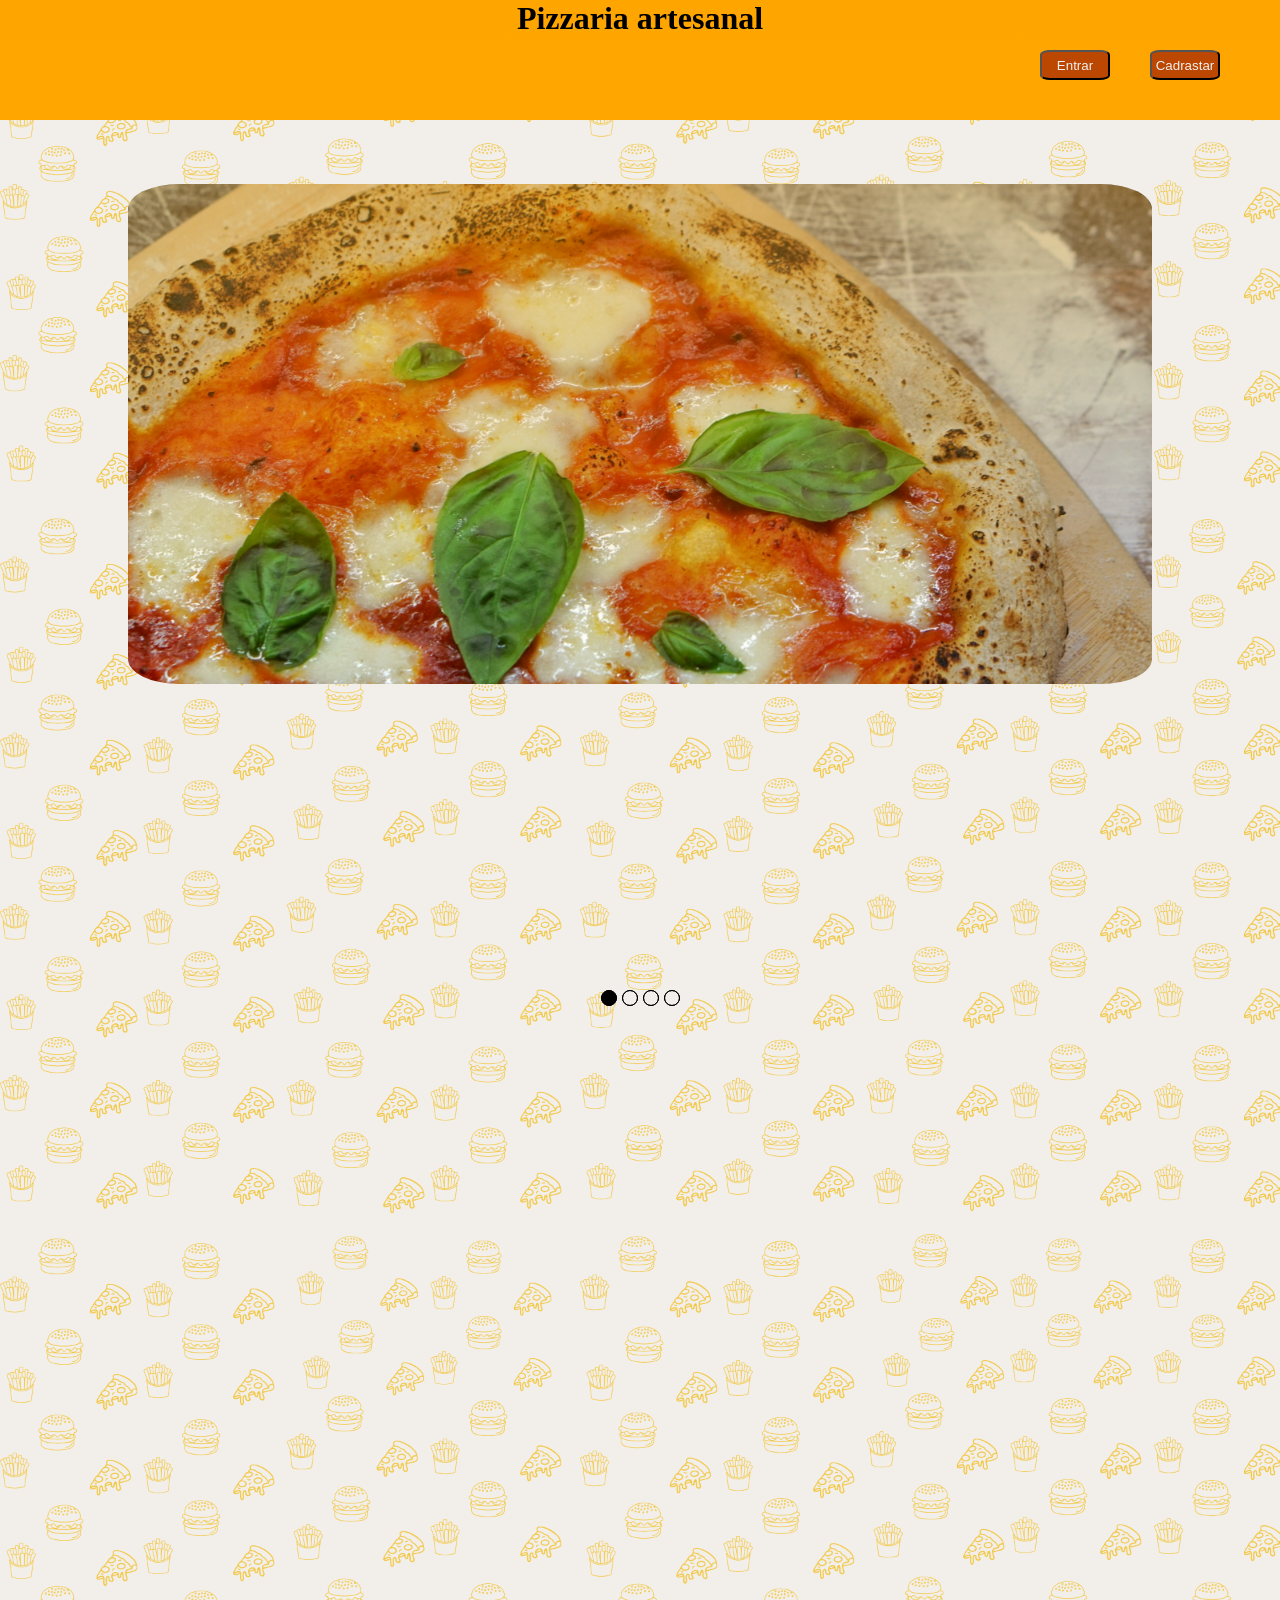
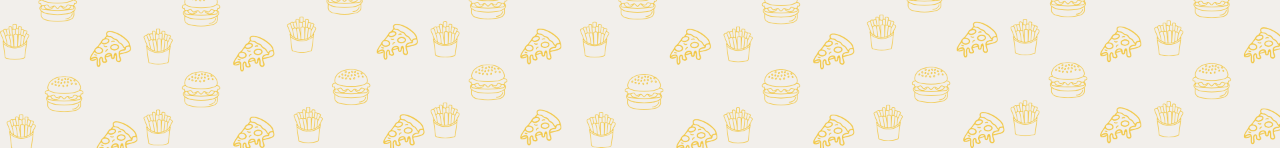
==== index.html @ 6b6069ff "First commit" ====
<!DOCTYPE html>
<html lang="en">

<head>
    <link rel="stylesheet" href="style.css">
    <meta charset="UTF-8">
    <meta name="viewport" content="width=device-width, initial-scale=1.0">
    <title>Pizzaria artesanalde</title>
</head>

<body>
    <div class="header">
        <div class="title">
            <h1>Pizzaria artesanal</h1>
        </div>

        <div class="buttons">
            <button>Entrar</button>
            <button>Cadrastar</button>
        </div>
    </div>
    <main>
        <div class="slider"> <!--slider do carrosel-->

            <div class="container">
                <input type="radio" name="btn-radio-carrosel" id="radio1">
                <input type="radio" name="btn-radio-carrosel" id="radio2">
                <input type="radio" name="btn-radio-carrosel" id="radio3">
                <input type="radio" name="btn-radio-carrosel" id="radio4">

                <!--botões de navegação-->

                <div class="main-banner SlideOne">
                    <!-- <img src="./imgs/pizza_carrrosel1.jpg" alt=""> -->
                </div>
                <div class="main-banner SlideTwo">
                    <!-- <img src="./imgs/pizza_carrrosel2.jpg" alt=""> -->
                </div>
                <div class="main-banner SlideThree">
                    <!-- <img src="./imgs/pizza_carrrosel3.jpg" alt=""> -->
                </div>
                <div class="main-banner SlideFour">
                    <!-- <img src="./imgs/pizza_carrrosel4.jpg" alt=""> -->
                </div>

                <div class="nav-auto">
                    <div class="auto-button1"></div>
                    <div class="auto-button2"></div>
                    <div class="auto-button3"></div>
                    <div class="auto-button4"></div>
                </div>

                <div class="nav-manual">
                    <label for="radio1" class="botao-manual"></label>
                    <label for="radio2" class="botao-manual"></label>
                    <label for="radio3" class="botao-manual"></label>
                    <label for="radio4" class="botao-manual"></label>
                </div>
            </div>

        </div>
    </main>
    <section>
        <div class="locais">
            
        </div>
    </section>
    <script src="script.js"></script>
</body>

</html>
---- style.css ----
* {
    margin: 0;
    padding: 0;
    box-sizing: border-box;
    
}

.header {
    background: linear-gradient(to bottom, orange, rgb(255, 166, 0));
    /* background-color: orange; */
    display: flex;
    justify-content: center;
    height: 120px;
    width: 100%;
    
}
body{
    overflow-x: hidden;
    background-image: url(./imgs/pizzaria_background.png);
    background-position: center;
    background-size: contain;
    /* background-repeat: no-repeat; */
}
body .header h1 {
    font-family: Georgia, 'Times New Roman', Times, serif;
}

.header .buttons {
    position: absolute;
    right: 50px;
    margin-top: 50px;
    gap: 10%;
    display: flex;
}

.header .buttons button {
    /* border: none; */
    border-radius: 15%;
    background-color: rgba(138, 0, 0, 0.568);
    color: rgb(240, 240, 240);
    margin: 0% 5%;
    width: 100px;
    height: 30px;
}

.slider {
    /* border: solid; */
    margin: 0 auto;
    height: auto;
    padding: auto;
    width: 80%;
    overflow-x: hidden;
    overflow-y: hidden;
    padding: 5% 0;
    border-radius: 10%;
    justify-content: center;
}

.container {
    /* border: solid red; */
    width: 400%;
    display: flex;
    /* padding: 5% 0; */
}

.container input {
    display: none;

}

.main-banner {
    width: 25%;
    /*instável, por favor não tirar*/
    height: 500px;
    position: relative;
    justify-content: center;
    /* border: solid */
    border-radius: 5%;
}
.main-banner::after{
    border-radius: 5%;
    content: "";
    position: absolute;
    inset: 0;
    background: linear-gradient(to bottom, rgba(255, 166, 0, 0.336), rgba(180, 3, 3, 0));
}
.nav-manual,
.nav-auto {
    /* border: solid; */
    position: absolute;
    width: 80%;
    height: auto;
    /* border: solid; */
    /* margin-top: 45%; */
    display: flex;
    justify-content: center;
    gap: 5px;
    /* left: 45%; */
    top: 110%;
}

.nav-manual .botao-manual,
.nav-auto div {
    border: solid 1px;
    padding: 7px;
    border-radius: 50%;
}

.nav-manual .botao-manual:hover {
    background-color: rgb(160, 144, 2);
}

#radio1:checked~.nav-auto .auto-button1 {
    background-color: black;
}

#radio2:checked~.nav-auto .auto-button2 {
    background-color: black;
}

#radio3:checked~.nav-auto .auto-button3 {
    background-color: black;
}

#radio4:checked~.nav-auto .auto-button4 {
    background-color: black;
}

#radio1:checked~.SlideOne {
    margin-left: 0;
}

#radio2:checked~.SlideTwo {
    margin-left: -25%;
}

#radio3:checked~.SlideThree {
    margin-left: -50%;
}

#radio4:checked~.SlideFour {
    margin-left: -75%;
}

.slider .main-banner img{
    /* border: solid; */
    height: 100%;
    width: 100%;
    /* object-fit: cover; */
    /* object-position: center; */

}

.SlideOne{
    background-image: url(./imgs/pizza_carrrosel1.jpg);
    background-position: center;
    background-size: cover;
    background-repeat: no-repeat;
}
.SlideTwo{
    background-image: url(./imgs/pizza_carrrosel2.jpg);
    background-position: center;
    background-size: cover;
    background-repeat: no-repeat;
}
.SlideThree{
    background-image: url(./imgs/pizza_carrrosel3.jpg);
    background-position: center;
    background-size: cover;
    background-repeat: no-repeat;
}
.SlideFour{
    background-image: url(./imgs/pizza_carrrosel4.jpg);
    background-position: center;
    background-size:cover;
    background-repeat: no-repeat;
}

section .locais{
    width: 100%;
    height: 1000px;
}
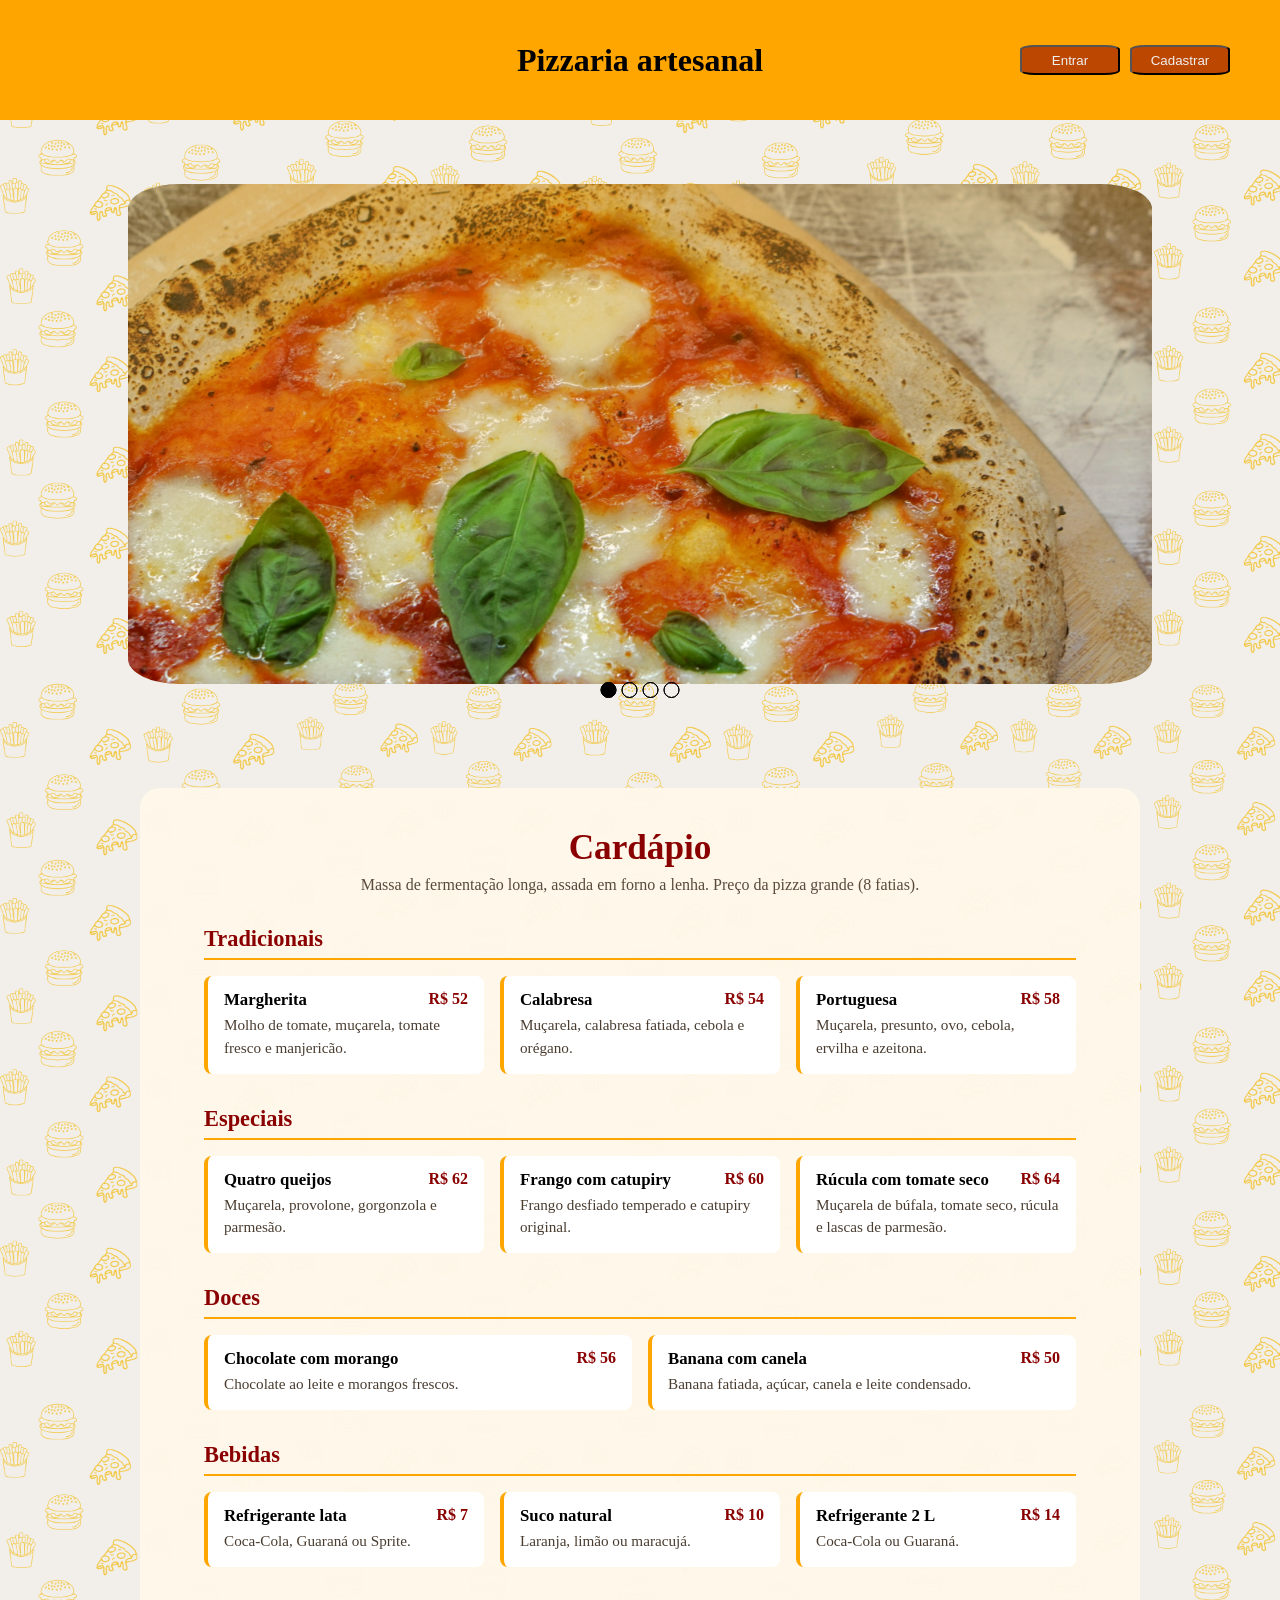
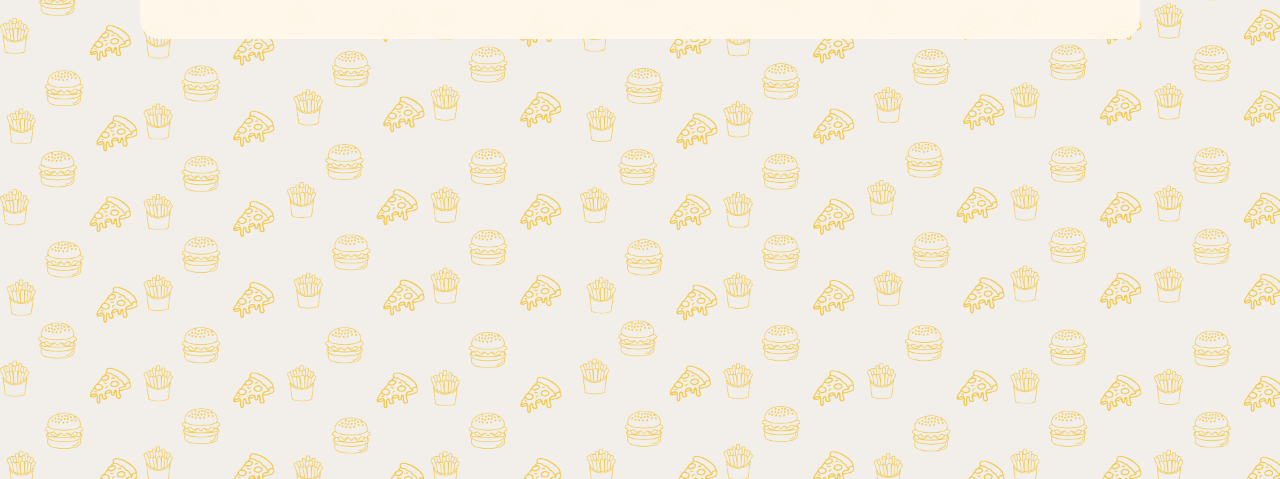
==== commit 48e1dc60: "Adcionei cardapio" ====
--- a/index.html
+++ b/index.html
@@ -1,71 +1,133 @@
-<!DOCTYPE html>
-<html lang="en">
-
-<head>
-    <link rel="stylesheet" href="style.css">
-    <meta charset="UTF-8">
-    <meta name="viewport" content="width=device-width, initial-scale=1.0">
-    <title>Pizzaria artesanalde</title>
-</head>
-
-<body>
-    <div class="header">
-        <div class="title">
-            <h1>Pizzaria artesanal</h1>
-        </div>
-
-        <div class="buttons">
-            <button>Entrar</button>
-            <button>Cadrastar</button>
-        </div>
-    </div>
-    <main>
-        <div class="slider"> <!--slider do carrosel-->
-
-            <div class="container">
-                <input type="radio" name="btn-radio-carrosel" id="radio1">
-                <input type="radio" name="btn-radio-carrosel" id="radio2">
-                <input type="radio" name="btn-radio-carrosel" id="radio3">
-                <input type="radio" name="btn-radio-carrosel" id="radio4">
-
-                <!--botões de navegação-->
-
-                <div class="main-banner SlideOne">
-                    <!-- <img src="./imgs/pizza_carrrosel1.jpg" alt=""> -->
-                </div>
-                <div class="main-banner SlideTwo">
-                    <!-- <img src="./imgs/pizza_carrrosel2.jpg" alt=""> -->
-                </div>
-                <div class="main-banner SlideThree">
-                    <!-- <img src="./imgs/pizza_carrrosel3.jpg" alt=""> -->
-                </div>
-                <div class="main-banner SlideFour">
-                    <!-- <img src="./imgs/pizza_carrrosel4.jpg" alt=""> -->
-                </div>
-
-                <div class="nav-auto">
-                    <div class="auto-button1"></div>
-                    <div class="auto-button2"></div>
-                    <div class="auto-button3"></div>
-                    <div class="auto-button4"></div>
-                </div>
-
-                <div class="nav-manual">
-                    <label for="radio1" class="botao-manual"></label>
-                    <label for="radio2" class="botao-manual"></label>
-                    <label for="radio3" class="botao-manual"></label>
-                    <label for="radio4" class="botao-manual"></label>
-                </div>
-            </div>
-
-        </div>
-    </main>
-    <section>
-        <div class="locais">
-            
-        </div>
-    </section>
-    <script src="script.js"></script>
-</body>
-
-</html>+<!DOCTYPE html>
+<html lang="pt-BR">
+
+<head>
+    <meta charset="UTF-8">
+    <meta name="viewport" content="width=device-width, initial-scale=1.0">
+    <title>Pizzaria artesanal</title>
+    <link rel="stylesheet" href="style.css">
+</head>
+
+<body>
+    <header class="header">
+        <div class="title">
+            <h1>Pizzaria artesanal</h1>
+        </div>
+
+        <div class="buttons">
+            <button>Entrar</button>
+            <button>Cadastrar</button>
+        </div>
+    </header>
+
+    <main>
+        <div class="slider">
+            <div class="container">
+                <input type="radio" name="btn-radio-carrosel" id="radio1" checked>
+                <input type="radio" name="btn-radio-carrosel" id="radio2">
+                <input type="radio" name="btn-radio-carrosel" id="radio3">
+                <input type="radio" name="btn-radio-carrosel" id="radio4">
+
+                <div class="main-banner SlideOne" role="img" aria-label="Pizza saindo do forno a lenha"></div>
+                <div class="main-banner SlideTwo" role="img" aria-label="Pizza de calabresa"></div>
+                <div class="main-banner SlideThree" role="img" aria-label="Pizza de queijos"></div>
+                <div class="main-banner SlideFour" role="img" aria-label="Pizza doce"></div>
+
+                <div class="nav-auto">
+                    <div class="auto-button1"></div>
+                    <div class="auto-button2"></div>
+                    <div class="auto-button3"></div>
+                    <div class="auto-button4"></div>
+                </div>
+
+                <div class="nav-manual">
+                    <label for="radio1" class="botao-manual" aria-label="Slide 1"></label>
+                    <label for="radio2" class="botao-manual" aria-label="Slide 2"></label>
+                    <label for="radio3" class="botao-manual" aria-label="Slide 3"></label>
+                    <label for="radio4" class="botao-manual" aria-label="Slide 4"></label>
+                </div>
+            </div>
+        </div>
+    </main>
+
+    <section class="cardapio" id="cardapio">
+        <h2>Cardápio</h2>
+        <p class="cardapio-sub">Massa de fermentação longa, assada em forno a lenha. Preço da pizza grande (8 fatias).</p>
+
+        <div class="categoria">
+            <h3>Tradicionais</h3>
+            <div class="itens">
+                <article class="item">
+                    <div class="item-topo"><h4>Margherita</h4><span class="preco">R$ 52</span></div>
+                    <p>Molho de tomate, muçarela, tomate fresco e manjericão.</p>
+                </article>
+                <article class="item">
+                    <div class="item-topo"><h4>Calabresa</h4><span class="preco">R$ 54</span></div>
+                    <p>Muçarela, calabresa fatiada, cebola e orégano.</p>
+                </article>
+                <article class="item">
+                    <div class="item-topo"><h4>Portuguesa</h4><span class="preco">R$ 58</span></div>
+                    <p>Muçarela, presunto, ovo, cebola, ervilha e azeitona.</p>
+                </article>
+            </div>
+        </div>
+
+        <div class="categoria">
+            <h3>Especiais</h3>
+            <div class="itens">
+                <article class="item">
+                    <div class="item-topo"><h4>Quatro queijos</h4><span class="preco">R$ 62</span></div>
+                    <p>Muçarela, provolone, gorgonzola e parmesão.</p>
+                </article>
+                <article class="item">
+                    <div class="item-topo"><h4>Frango com catupiry</h4><span class="preco">R$ 60</span></div>
+                    <p>Frango desfiado temperado e catupiry original.</p>
+                </article>
+                <article class="item">
+                    <div class="item-topo"><h4>Rúcula com tomate seco</h4><span class="preco">R$ 64</span></div>
+                    <p>Muçarela de búfala, tomate seco, rúcula e lascas de parmesão.</p>
+                </article>
+            </div>
+        </div>
+
+        <div class="categoria">
+            <h3>Doces</h3>
+            <div class="itens">
+                <article class="item">
+                    <div class="item-topo"><h4>Chocolate com morango</h4><span class="preco">R$ 56</span></div>
+                    <p>Chocolate ao leite e morangos frescos.</p>
+                </article>
+                <article class="item">
+                    <div class="item-topo"><h4>Banana com canela</h4><span class="preco">R$ 50</span></div>
+                    <p>Banana fatiada, açúcar, canela e leite condensado.</p>
+                </article>
+            </div>
+        </div>
+
+        <div class="categoria">
+            <h3>Bebidas</h3>
+            <div class="itens">
+                <article class="item">
+                    <div class="item-topo"><h4>Refrigerante lata</h4><span class="preco">R$ 7</span></div>
+                    <p>Coca-Cola, Guaraná ou Sprite.</p>
+                </article>
+                <article class="item">
+                    <div class="item-topo"><h4>Suco natural</h4><span class="preco">R$ 10</span></div>
+                    <p>Laranja, limão ou maracujá.</p>
+                </article>
+                <article class="item">
+                    <div class="item-topo"><h4>Refrigerante 2 L</h4><span class="preco">R$ 14</span></div>
+                    <p>Coca-Cola ou Guaraná.</p>
+                </article>
+            </div>
+        </div>
+    </section>
+
+    <section>
+        <div class="locais"></div>
+    </section>
+
+    <script src="script.js"></script>
+</body>
+
+</html>
--- a/style.css
+++ b/style.css
@@ -1,182 +1,225 @@
-* {
-    margin: 0;
-    padding: 0;
-    box-sizing: border-box;
-    
-}
-
-.header {
-    background: linear-gradient(to bottom, orange, rgb(255, 166, 0));
-    /* background-color: orange; */
-    display: flex;
-    justify-content: center;
-    height: 120px;
-    width: 100%;
-    
-}
-body{
-    overflow-x: hidden;
-    background-image: url(./imgs/pizzaria_background.png);
-    background-position: center;
-    background-size: contain;
-    /* background-repeat: no-repeat; */
-}
-body .header h1 {
-    font-family: Georgia, 'Times New Roman', Times, serif;
-}
-
-.header .buttons {
-    position: absolute;
-    right: 50px;
-    margin-top: 50px;
-    gap: 10%;
-    display: flex;
-}
-
-.header .buttons button {
-    /* border: none; */
-    border-radius: 15%;
-    background-color: rgba(138, 0, 0, 0.568);
-    color: rgb(240, 240, 240);
-    margin: 0% 5%;
-    width: 100px;
-    height: 30px;
-}
-
-.slider {
-    /* border: solid; */
-    margin: 0 auto;
-    height: auto;
-    padding: auto;
-    width: 80%;
-    overflow-x: hidden;
-    overflow-y: hidden;
-    padding: 5% 0;
-    border-radius: 10%;
-    justify-content: center;
-}
-
-.container {
-    /* border: solid red; */
-    width: 400%;
-    display: flex;
-    /* padding: 5% 0; */
-}
-
-.container input {
-    display: none;
-
-}
-
-.main-banner {
-    width: 25%;
-    /*instável, por favor não tirar*/
-    height: 500px;
-    position: relative;
-    justify-content: center;
-    /* border: solid */
-    border-radius: 5%;
-}
-.main-banner::after{
-    border-radius: 5%;
-    content: "";
-    position: absolute;
-    inset: 0;
-    background: linear-gradient(to bottom, rgba(255, 166, 0, 0.336), rgba(180, 3, 3, 0));
-}
-.nav-manual,
-.nav-auto {
-    /* border: solid; */
-    position: absolute;
-    width: 80%;
-    height: auto;
-    /* border: solid; */
-    /* margin-top: 45%; */
-    display: flex;
-    justify-content: center;
-    gap: 5px;
-    /* left: 45%; */
-    top: 110%;
-}
-
-.nav-manual .botao-manual,
-.nav-auto div {
-    border: solid 1px;
-    padding: 7px;
-    border-radius: 50%;
-}
-
-.nav-manual .botao-manual:hover {
-    background-color: rgb(160, 144, 2);
-}
-
-#radio1:checked~.nav-auto .auto-button1 {
-    background-color: black;
-}
-
-#radio2:checked~.nav-auto .auto-button2 {
-    background-color: black;
-}
-
-#radio3:checked~.nav-auto .auto-button3 {
-    background-color: black;
-}
-
-#radio4:checked~.nav-auto .auto-button4 {
-    background-color: black;
-}
-
-#radio1:checked~.SlideOne {
-    margin-left: 0;
-}
-
-#radio2:checked~.SlideTwo {
-    margin-left: -25%;
-}
-
-#radio3:checked~.SlideThree {
-    margin-left: -50%;
-}
-
-#radio4:checked~.SlideFour {
-    margin-left: -75%;
-}
-
-.slider .main-banner img{
-    /* border: solid; */
-    height: 100%;
-    width: 100%;
-    /* object-fit: cover; */
-    /* object-position: center; */
-
-}
-
-.SlideOne{
-    background-image: url(./imgs/pizza_carrrosel1.jpg);
-    background-position: center;
-    background-size: cover;
-    background-repeat: no-repeat;
-}
-.SlideTwo{
-    background-image: url(./imgs/pizza_carrrosel2.jpg);
-    background-position: center;
-    background-size: cover;
-    background-repeat: no-repeat;
-}
-.SlideThree{
-    background-image: url(./imgs/pizza_carrrosel3.jpg);
-    background-position: center;
-    background-size: cover;
-    background-repeat: no-repeat;
-}
-.SlideFour{
-    background-image: url(./imgs/pizza_carrrosel4.jpg);
-    background-position: center;
-    background-size:cover;
-    background-repeat: no-repeat;
-}
-
-section .locais{
-    width: 100%;
-    height: 1000px;
-}+* {
+    margin: 0;
+    padding: 0;
+    box-sizing: border-box;
+}
+
+body {
+    overflow-x: hidden;
+    background-image: url(./imgs/pizzaria_background.png);
+    background-position: center;
+    background-size: contain;
+    font-family: Georgia, 'Times New Roman', Times, serif;
+}
+
+/* ---------- Header ---------- */
+.header {
+    position: relative;
+    display: flex;
+    justify-content: center;
+    align-items: center;
+    height: 120px;
+    width: 100%;
+    background: linear-gradient(to bottom, orange, rgb(255, 166, 0));
+}
+
+.header .buttons {
+    position: absolute;
+    right: 50px;
+    top: 50%;
+    transform: translateY(-50%);
+    display: flex;
+    gap: 10px;
+}
+
+.header .buttons button {
+    border-radius: 15%;
+    background-color: rgba(138, 0, 0, 0.568);
+    color: rgb(240, 240, 240);
+    width: 100px;
+    height: 30px;
+    cursor: pointer;
+}
+
+/* ---------- Carrossel ---------- */
+.slider {
+    position: relative; /* referência para as bolinhas */
+    margin: 0 auto;
+    width: 80%;
+    padding: 5% 0;
+    overflow: hidden;
+    border-radius: 10%;
+}
+
+.container {
+    width: 400%;
+    display: flex;
+}
+
+.container input {
+    display: none;
+}
+
+.main-banner {
+    width: 25%;
+    /*instável, por favor não tirar*/
+    height: 500px;
+    position: relative;
+    border-radius: 5%;
+    background-position: center;
+    background-size: cover;
+    background-repeat: no-repeat;
+}
+
+.main-banner::after {
+    border-radius: 5%;
+    content: "";
+    position: absolute;
+    inset: 0;
+    background: linear-gradient(to bottom, rgba(255, 166, 0, 0.336), rgba(180, 3, 3, 0));
+}
+
+/* só o primeiro slide se move: assim a transição funciona */
+.SlideOne {
+    background-image: url(./imgs/pizza_carrrosel1.jpg);
+    transition: margin-left 0.6s ease;
+}
+.SlideTwo   { background-image: url(./imgs/pizza_carrrosel2.jpg); }
+.SlideThree { background-image: url(./imgs/pizza_carrrosel3.jpg); }
+.SlideFour  { background-image: url(./imgs/pizza_carrrosel4.jpg); }
+
+#radio1:checked ~ .SlideOne { margin-left: 0; }
+#radio2:checked ~ .SlideOne { margin-left: -25%; }
+#radio3:checked ~ .SlideOne { margin-left: -50%; }
+#radio4:checked ~ .SlideOne { margin-left: -75%; }
+
+.nav-manual,
+.nav-auto {
+    position: absolute;
+    left: 50%;
+    transform: translateX(-50%);
+    bottom: 8%;
+    display: flex;
+    justify-content: center;
+    gap: 5px;
+}
+
+.nav-manual .botao-manual,
+.nav-auto div {
+    border: solid 1px;
+    padding: 7px;
+    border-radius: 50%;
+}
+
+.nav-manual .botao-manual {
+    cursor: pointer;
+}
+
+.nav-manual .botao-manual:hover {
+    background-color: rgb(160, 144, 2);
+}
+
+#radio1:checked ~ .nav-auto .auto-button1,
+#radio2:checked ~ .nav-auto .auto-button2,
+#radio3:checked ~ .nav-auto .auto-button3,
+#radio4:checked ~ .nav-auto .auto-button4 {
+    background-color: black;
+}
+
+.cardapio {
+    width: 80%;
+    max-width: 1000px;
+    margin: 40px auto;
+    padding: 40px 5%;
+    background-color: rgba(255, 248, 235, 0.96);
+    border-radius: 20px;
+}
+
+.cardapio h2 {
+    font-size: 2.2rem;
+    color: rgb(138, 0, 0);
+    text-align: center;
+}
+
+.cardapio-sub {
+    text-align: center;
+    margin: 8px 0 32px;
+    color: #5a4a3a;
+}
+
+.categoria {
+    margin-bottom: 32px;
+}
+
+.categoria h3 {
+    font-size: 1.4rem;
+    color: rgb(138, 0, 0);
+    padding-bottom: 6px;
+    margin-bottom: 16px;
+    border-bottom: 2px solid orange;
+}
+
+.itens {
+    display: grid;
+    grid-template-columns: repeat(auto-fit, minmax(260px, 1fr));
+    gap: 16px;
+}
+
+.item {
+    padding: 14px 16px;
+    background-color: #fff;
+    border-left: 4px solid orange;
+    border-radius: 8px;
+}
+
+.item-topo {
+    display: flex;
+    justify-content: space-between;
+    gap: 12px;
+    margin-bottom: 4px;
+}
+
+.item h4 {
+    font-size: 1.05rem;
+}
+
+.preco {
+    font-weight: bold;
+    color: rgb(138, 0, 0);
+    white-space: nowrap;
+}
+
+.item p {
+    font-size: 0.95rem;
+    line-height: 1.5;
+    color: #4a3d30;
+}
+
+/* ---------- Locais ---------- */
+section .locais {
+    width: 100%;
+    min-height: 400px;
+}
+
+/* ---------- Celular ---------- */
+@media (max-width: 600px) {
+    .header {
+        flex-direction: column;
+        height: auto;
+        padding: 16px;
+        gap: 12px;
+    }
+
+    .header .buttons {
+        position: static;
+        transform: none;
+    }
+
+    .main-banner {
+        height: 300px;
+    }
+
+    .cardapio {
+        width: 92%;
+    }
+}
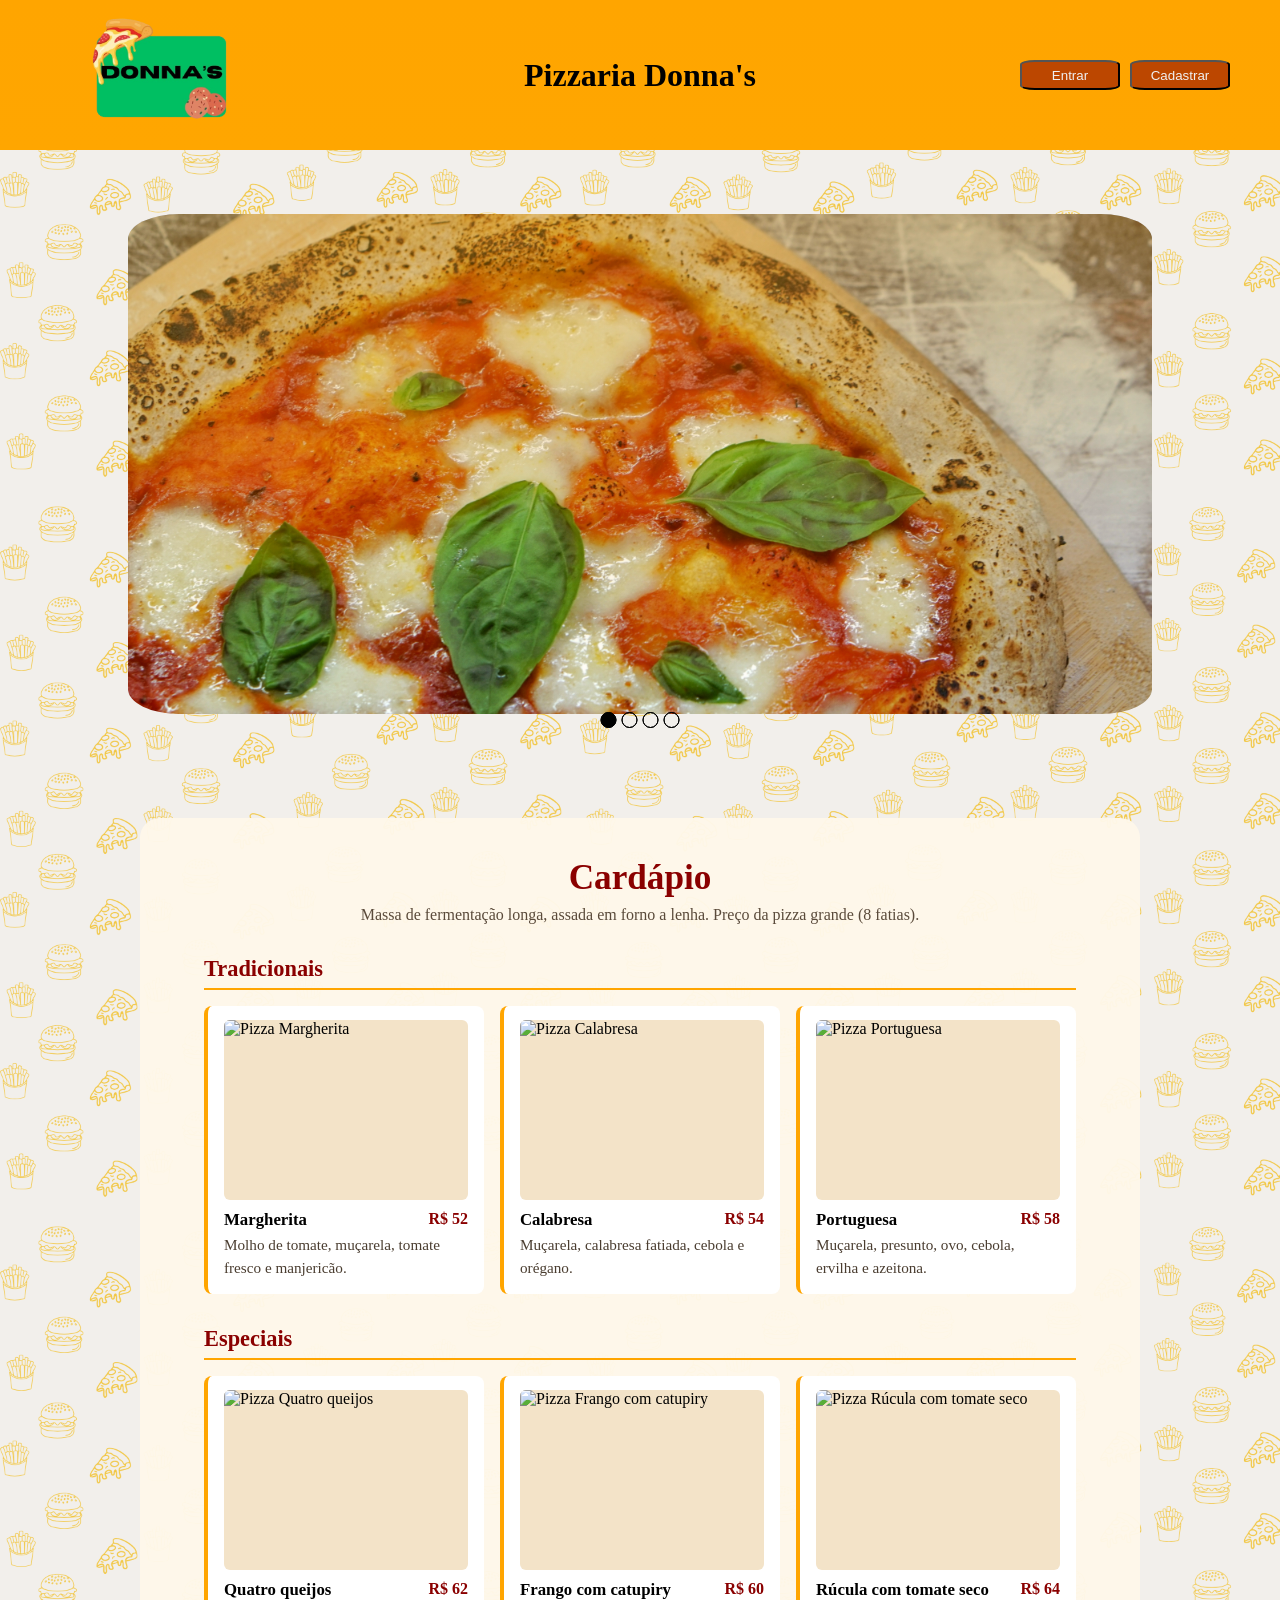
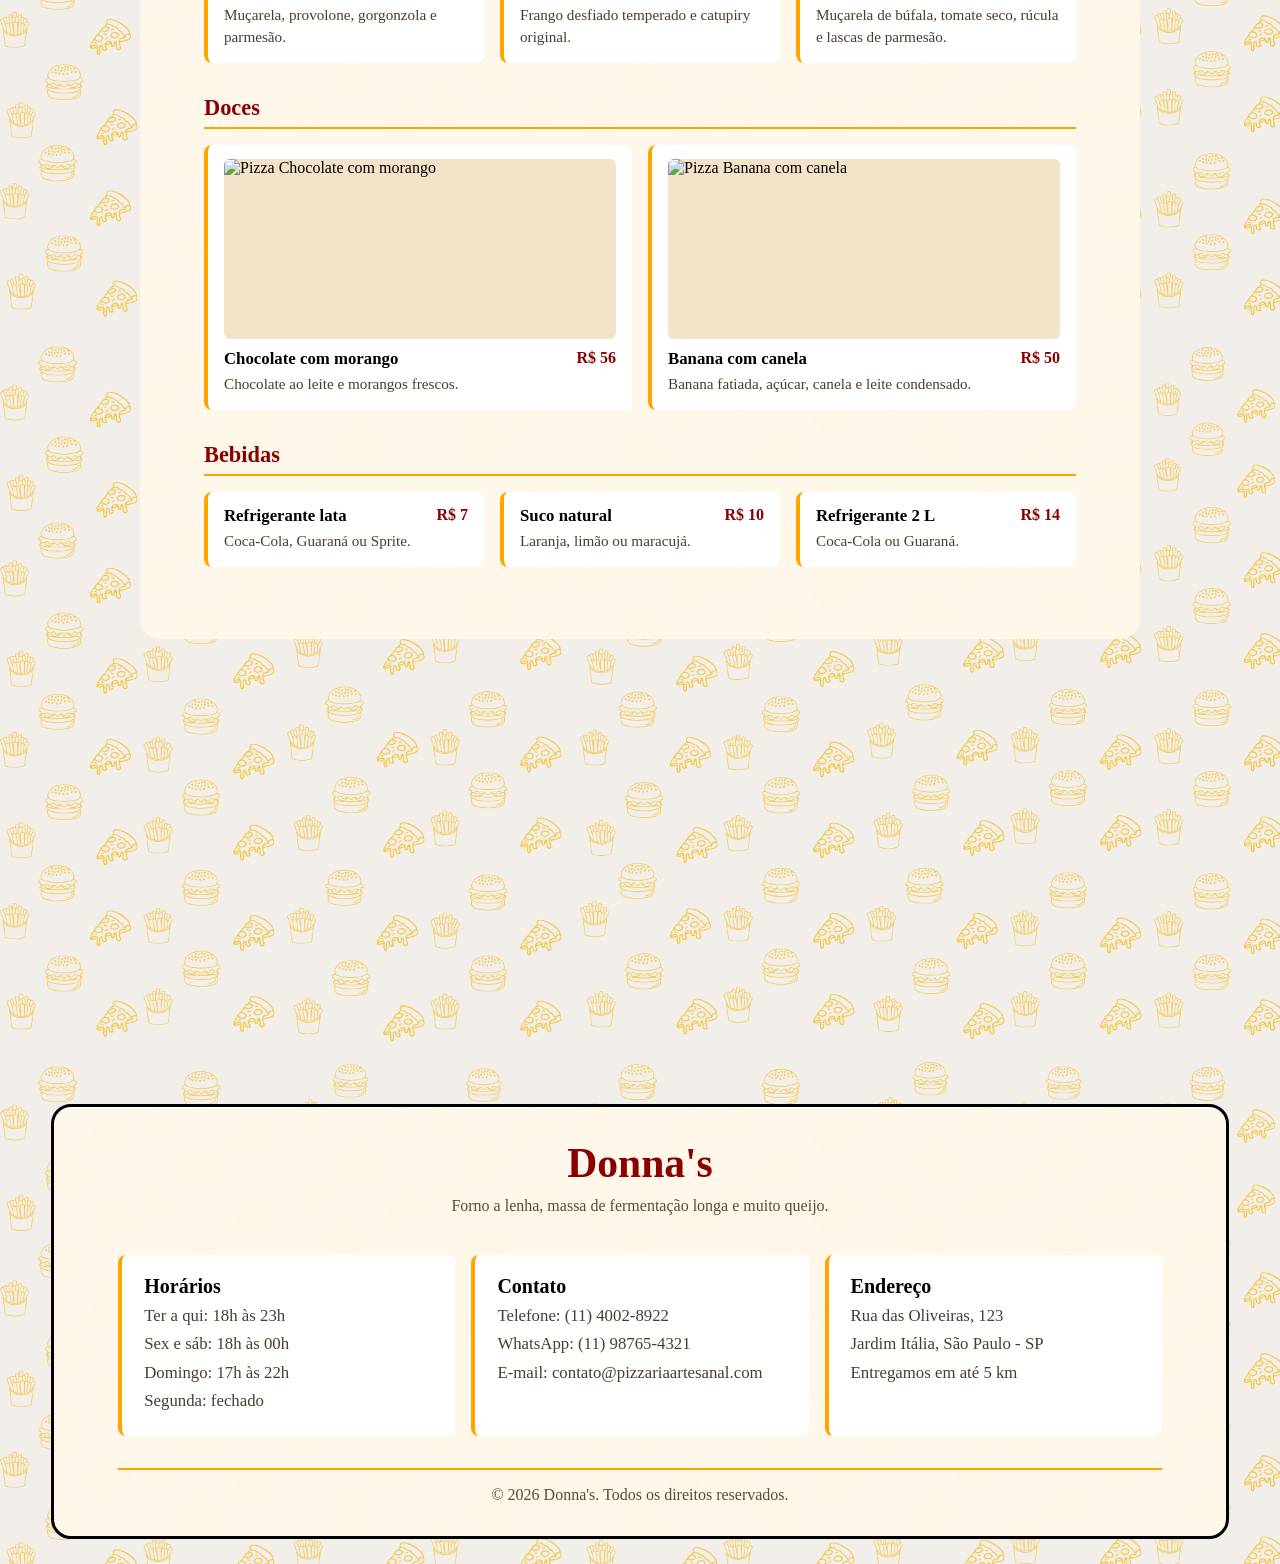
==== commit 3354e8ba: "add new logo, new menu photos and footer section" ====
--- a/index.html
+++ b/index.html
@@ -10,8 +10,10 @@
 
 <body>
     <header class="header">
+        <img class="logo" src="imgs/donnas.png" alt="Donna's">
+
         <div class="title">
-            <h1>Pizzaria artesanal</h1>
+            <h1>Pizzaria Donna's</h1>
         </div>
 
         <div class="buttons">
@@ -58,14 +60,20 @@
             <h3>Tradicionais</h3>
             <div class="itens">
                 <article class="item">
+                    <!-- 📷 FOTO DA PIZZA: Margherita (troque o src) -->
+                    <img class="foto-pizza" src="https://upload.wikimedia.org/wikipedia/commons/a/a3/Eq_it-na_pizza-margherita_sep2005_sml.jpg?utm_source=pt.wikipedia.org&utm_campaign=index&utm_content=original" alt="Pizza Margherita">
                     <div class="item-topo"><h4>Margherita</h4><span class="preco">R$ 52</span></div>
                     <p>Molho de tomate, muçarela, tomate fresco e manjericão.</p>
                 </article>
                 <article class="item">
+                    <!-- 📷 FOTO DA PIZZA: Calabresa (troque o src) -->
+                    <img class="foto-pizza" src="https://cdn0.tudoreceitas.com/pt/posts/9/8/3/pizza_calabresa_e_mussarela_4389_orig.jpg" alt="Pizza Calabresa">
                     <div class="item-topo"><h4>Calabresa</h4><span class="preco">R$ 54</span></div>
                     <p>Muçarela, calabresa fatiada, cebola e orégano.</p>
                 </article>
                 <article class="item">
+                    <!-- 📷 FOTO DA PIZZA: Portuguesa (troque o src) -->
+                    <img class="foto-pizza" src="https://www.diariodocentrodomundo.com.br/wp-content/uploads/2025/09/receita-pizza-portuguesa.png" alt="Pizza Portuguesa">
                     <div class="item-topo"><h4>Portuguesa</h4><span class="preco">R$ 58</span></div>
                     <p>Muçarela, presunto, ovo, cebola, ervilha e azeitona.</p>
                 </article>
@@ -76,14 +84,20 @@
             <h3>Especiais</h3>
             <div class="itens">
                 <article class="item">
+                    <!-- 📷 FOTO DA PIZZA: Quatro queijos (troque o src) -->
+                    <img class="foto-pizza" src="https://revistamenu.com.br/wp-content/uploads/sites/24/2024/04/pizza-4-queijos-borda-lenha-divulgacao-easy-resizecom-1-1.jpg" alt="Pizza Quatro queijos">
                     <div class="item-topo"><h4>Quatro queijos</h4><span class="preco">R$ 62</span></div>
                     <p>Muçarela, provolone, gorgonzola e parmesão.</p>
                 </article>
                 <article class="item">
+                    <!-- 📷 FOTO DA PIZZA: Frango com catupiry (troque o src) -->
+                    <img class="foto-pizza" src="https://i.pinimg.com/736x/67/c8/87/67c88711cf25c71f392aa8d49f7d4b52.jpg" alt="Pizza Frango com catupiry">
                     <div class="item-topo"><h4>Frango com catupiry</h4><span class="preco">R$ 60</span></div>
                     <p>Frango desfiado temperado e catupiry original.</p>
                 </article>
                 <article class="item">
+                    <!-- 📷 FOTO DA PIZZA: Rúcula com tomate seco (troque o src) -->
+                    <img class="foto-pizza" src="https://www.ideiasereceitas.com/wp-content/uploads/2015/08/receita-pizza-rucula-tomate.jpg" alt="Pizza Rúcula com tomate seco">
                     <div class="item-topo"><h4>Rúcula com tomate seco</h4><span class="preco">R$ 64</span></div>
                     <p>Muçarela de búfala, tomate seco, rúcula e lascas de parmesão.</p>
                 </article>
@@ -94,10 +108,14 @@
             <h3>Doces</h3>
             <div class="itens">
                 <article class="item">
+                    <!-- 📷 FOTO DA PIZZA: Chocolate com morango (troque o src) -->
+                    <img class="foto-pizza" src="https://s2-receitas.glbimg.com/YacK9Sp4MTG3CGZAHdeKGnbGSFk=/0x0:1200x675/984x0/smart/filters:strip_icc()/i.s3.glbimg.com/v1/AUTH_1f540e0b94d8437dbbc39d567a1dee68/internal_photos/bs/2024/K/Y/FxiVXpRfePdyZnSeHpKQ/pizza-de-chocolate-com-morango.jpg" alt="Pizza Chocolate com morango">
                     <div class="item-topo"><h4>Chocolate com morango</h4><span class="preco">R$ 56</span></div>
                     <p>Chocolate ao leite e morangos frescos.</p>
                 </article>
                 <article class="item">
+                    <!-- 📷 FOTO DA PIZZA: Banana com canela (troque o src) -->
+                    <img class="foto-pizza" src="https://s2-receitas.glbimg.com/gwhIG-mUpHKhYSg8Zl21Zj_OXjA=/0x0:1280x800/984x0/smart/filters:strip_icc()/i.s3.glbimg.com/v1/AUTH_1f540e0b94d8437dbbc39d567a1dee68/internal_photos/bs/2022/M/q/GHOy3ZT9GjPxMJH7FYmw/pizza-doce-banana-receita.jpg" alt="Pizza Banana com canela">
                     <div class="item-topo"><h4>Banana com canela</h4><span class="preco">R$ 50</span></div>
                     <p>Banana fatiada, açúcar, canela e leite condensado.</p>
                 </article>
@@ -127,6 +145,28 @@
         <div class="locais"></div>
     </section>
 
+    <footer class="footer">
+        <h2>Donna's</h2>
+        <p class="footer-sub">Forno a lenha, massa de fermentação longa e muito queijo.</p>
+
+        <div class="itens">
+            <div class="item">
+                <div class="item-topo"><h4>Horários</h4></div>
+                <p>Ter a qui: 18h às 23h<br>Sex e sáb: 18h às 00h<br>Domingo: 17h às 22h<br>Segunda: fechado</p>
+            </div>
+            <div class="item">
+                <div class="item-topo"><h4>Contato</h4></div>
+                <p>Telefone: (11) 4002-8922<br>WhatsApp: (11) 98765-4321<br>E-mail: contato@pizzariaartesanal.com</p>
+            </div>
+            <div class="item">
+                <div class="item-topo"><h4>Endereço</h4></div>
+                <p>Rua das Oliveiras, 123<br>Jardim Itália, São Paulo - SP<br>Entregamos em até 5 km</p>
+            </div>
+        </div>
+
+        <p class="footer-fim">© 2026 Donna's. Todos os direitos reservados.</p>
+    </footer>
+
     <script src="script.js"></script>
 </body>
 
--- a/style.css
+++ b/style.css
@@ -12,7 +12,7 @@
     font-family: Georgia, 'Times New Roman', Times, serif;
 }
 
-/* ---------- Header ---------- */
+
 .header {
     position: relative;
     display: flex;
@@ -43,7 +43,7 @@
 
 /* ---------- Carrossel ---------- */
 .slider {
-    position: relative; /* referência para as bolinhas */
+    position: relative; 
     margin: 0 auto;
     width: 80%;
     padding: 5% 0;
@@ -195,7 +195,7 @@
     color: #4a3d30;
 }
 
-/* ---------- Locais ---------- */
+
 section .locais {
     width: 100%;
     min-height: 400px;
@@ -223,3 +223,91 @@
         width: 92%;
     }
 }
+
+/* ---------- Fotos do cardápio ---------- */
+.item .foto-pizza {
+    display: block;
+    width: 100%;
+    height: 180px;
+    object-fit: cover;
+    border-radius: 6px;
+    margin-bottom: 10px;
+    background-color: #f3e3c8;
+}
+
+.footer {
+    width: 92%;
+    max-width: 1400px;
+    margin: 25px auto;
+    padding: 32px 5%;
+    background-color: rgba(255, 248, 235, 0.96);
+    border-radius: 20px;
+    border: solid;
+}
+
+.footer h2 {
+    font-size: 2.6rem;
+    color: rgb(138, 0, 0);
+    text-align: center;
+}
+
+.footer-sub {
+    text-align: center;
+    margin: 10px 0 40px;
+    color: #5a4a3a;
+}
+
+.footer-fim {
+    text-align: center;
+    margin-top: 32px;
+    padding-top: 16px;
+    border-top: 2px solid orange;
+    font-size: 1rem;
+    color: #5a4a3a;
+}
+
+.footer .item {
+    padding: 20px 22px;
+}
+
+.footer .item h4 {
+    font-size: 1.25rem;
+}
+
+.footer .item p {
+    font-size: 1.05rem;
+    line-height: 1.7;
+}
+
+@media (max-width: 600px) {
+    .footer {
+        width: 92%;
+    }
+}
+
+/* ---------- Logo ---------- */
+.header {
+    height: 150px;
+}
+
+.header .logo {
+    position: absolute;
+    left: 50px;
+    top: 50%;
+    transform: translateY(-50%);
+    display: block;
+    height: 130px;
+    width: auto;
+}
+
+@media (max-width: 600px) {
+    .header {
+        height: auto;
+    }
+
+    .header .logo {
+        position: static;
+        transform: none;
+        height: 90px;
+    }
+}
